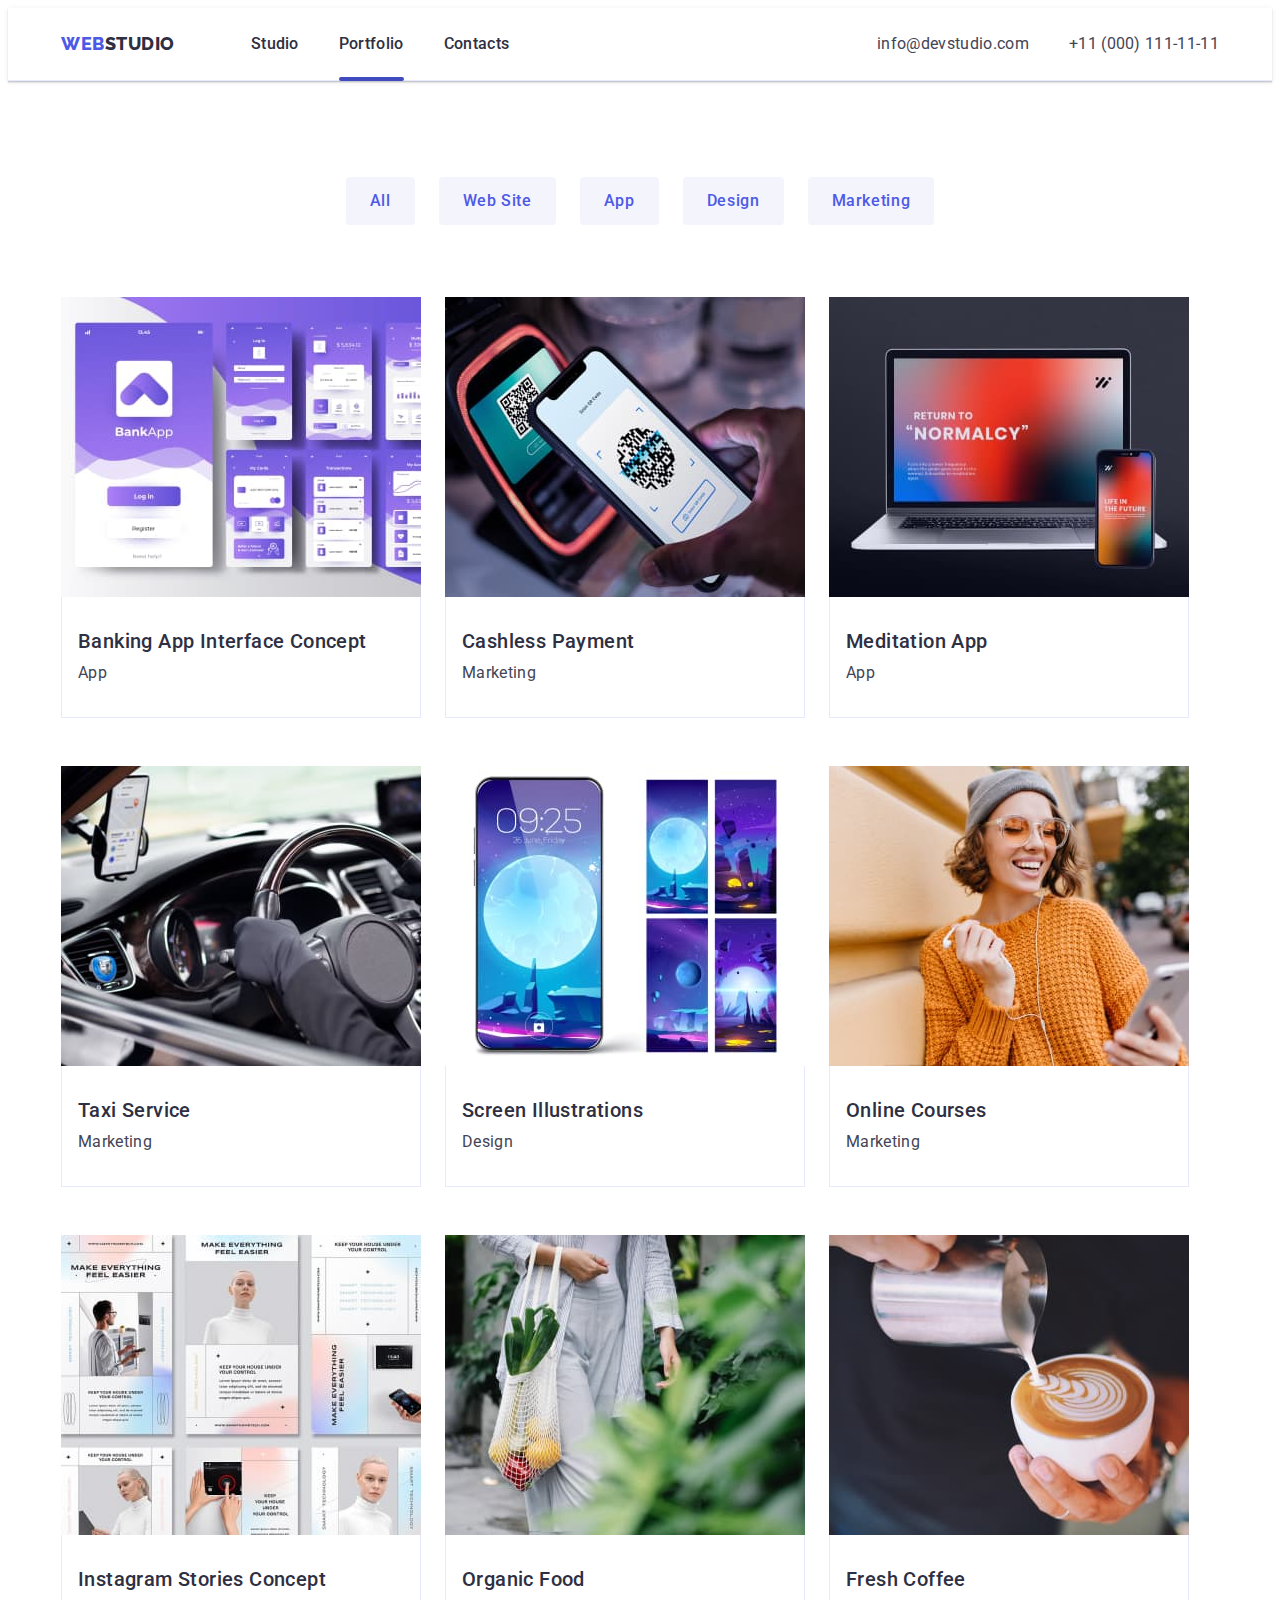
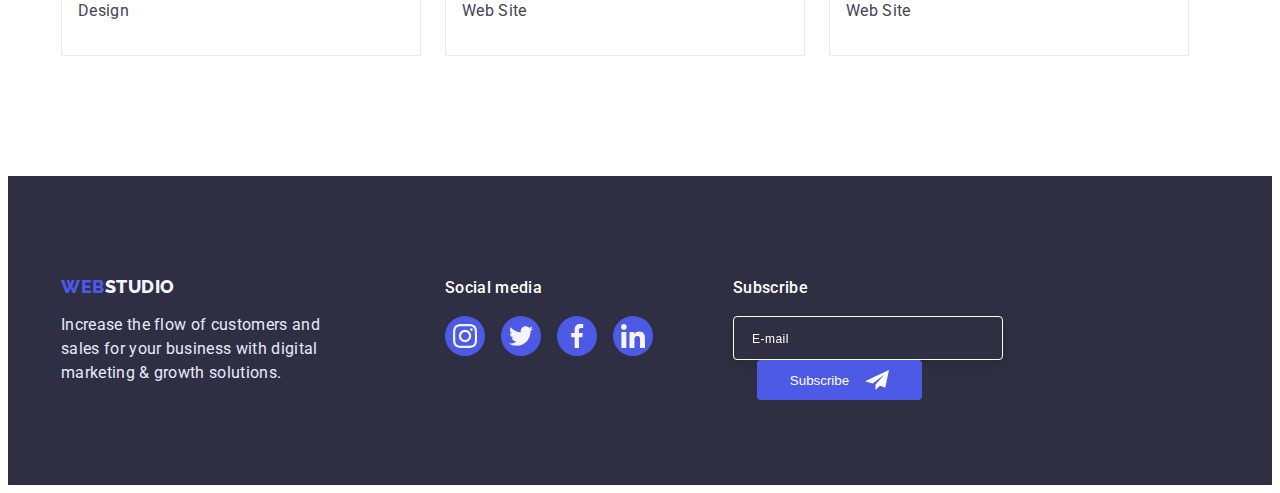
==== portfolio.html @ e0ff2cfe "Initial commit" ====
<!DOCTYPE html>
<html lang="en">
  <head>
    <meta charset="UTF-8" />
    <meta http-equiv="X-UA-Compatible" content="IE=edge" />
    <meta name="viewport" content="width=device-width, initial-scale=1.0" />
    <title>Document</title>
    <link rel="preconnect" href="https://fonts.googleapis.com" />
    <link rel="preconnect" href="https://fonts.gstatic.com" crossorigin />
    <link
      href="https://fonts.googleapis.com/css2?family=Raleway:wght@800&family=Roboto:wght@400;500;700;900&display=swap"
      rel="stylesheet"
    />
    <link
      rel="stylesheet"
      href="https://cdnjs.cloudflare.com/ajax/libs/modern-normalize/1.1.0/modern-normalize.min.css"
      integrity="sha512-wpPYUAdjBVSE4KJnH1VR1HeZfpl1ub8YT/NKx4PuQ5NmX2tKuGu6U/JRp5y+Y8XG2tV+wKQpNHVUX03MfMFn9Q=="
      crossorigin="anonymous"
      referrerpolicy="no-referrer"
    />
    <link rel="stylesheet" href="./css/style.css" />
  </head>
  <body class="body">
    <header class="page-header partfolio-header-border">
      <div class="container header-container">
        <nav class="page-nav">
          <a class="logo-header link" href="./index.html">WEB<span class="logo-header-span">Studio</span></a>

          <ul class="menu list">
            <li class="menu-item"><a class="menu-link link" href="./index.html">Studio</a></li>
            <li class="menu-item"><a class="menu-link menu-link-line link" href="./portfolio.html">Portfolio</a></li>
            <li class="menu-item"><a class="menu-link link" href="">Contacts</a></li>
          </ul>
        </nav>
        <address class="contacts">
          <ul class="contact-list list">
            <li><a class="contact-info link" href="mailto:info@devstudio.com">info@devstudio.com</a></li>
            <li><a class="contact-info link" href="tel:+110001111111">+11 (000) 111-11-11</a></li>
          </ul>
        </address>
      </div>
    </header>
    <main>
      <section class="partfolio">
        <div class="container">
          <h1 hidden>partfolio</h1>

          <ul class="partfolio-btn list">
            <li><button class="nav-btn" type="button">All</button></li>
            <li><button class="nav-btn" type="button">Web Site</button></li>
            <li><button class="nav-btn" type="button">App</button></li>
            <li><button class="nav-btn" type="button">Design</button></li>
            <li><button class="nav-btn" type="button">Marketing</button></li>
          </ul>

          <ul class="partfolio-list list">
            <li class="partfolio-item">
              <a class="partfolio-cards link" href=""
                ><div class="partfolio-cover-wrap">
                  <img src="./images/portfolio/bank-app.jpg" alt="bank-app" width="360" />
                  <p class="partfolio-cover-text">
                    14 Stylish and User-Friendly App Design Concepts · Task Manager App · Calorie Tracker App · Exotic
                    Fruit Ecommerce App · Cloud Storage App
                  </p>
                </div>
                <div class="container-items">
                  <h2 class="gallery-items">Banking App Interface Concept</h2>
                  <p class="partfolio-text">App</p>
                </div>
              </a>
            </li>
            <li class="partfolio-item">
              <a class="partfolio-cards link" href="">
                <div class="partfolio-cover-wrap">
                <img src="./images/portfolio/qr-codee.jpg" alt="qr-codee" width="360" />
                <p class="partfolio-cover-text">
                  14 Stylish and User-Friendly App Design Concepts · Task Manager App · Calorie Tracker App · Exotic
                  Fruit Ecommerce App · Cloud Storage App
                </p></div><div class="container-items">
                  <h2 class="gallery-items">Cashless Payment</h2>
                  <p class="partfolio-text">Marketing</p>
                </div>
              </a>
            </li>
            <li class="partfolio-item">
              <a class="partfolio-cards link" href="">
                <div class="partfolio-cover-wrap">
                <img src="./images/portfolio//notebook-smartphone.jpg" alt="notebook-smartphone" width="360" />
                <p class="partfolio-cover-text">
                  14 Stylish and User-Friendly App Design Concepts · Task Manager App · Calorie Tracker App · Exotic
                  Fruit Ecommerce App · Cloud Storage App
                </p></div><div class="container-items">
                  <h2 class="gallery-items">Meditation App</h2>
                  <p class="partfolio-text">App</p>
                </div>
              </a>
            </li>

            <li class="partfolio-item">
              <a class="partfolio-cards link" href="">
                <div class="partfolio-cover-wrap">
                <img src="./images/portfolio/car.jpg" alt="car" width="360" />
                <p class="partfolio-cover-text">
                  14 Stylish and User-Friendly App Design Concepts · Task Manager App · Calorie Tracker App · Exotic
                  Fruit Ecommerce App · Cloud Storage App
                </p></div><div class="container-items">
                  <h2 class="gallery-items">Taxi Service</h2>
                  <p class="partfolio-text">Marketing</p>
                </div>
              </a>
            </li>
            <li class="partfolio-item">
              <a class="partfolio-cards link" href="">
                <div class="partfolio-cover-wrap">
                <img src="./images/portfolio/smartphone.jpg" alt="smartphone" width="360" />
                <p class="partfolio-cover-text">
                  14 Stylish and User-Friendly App Design Concepts · Task Manager App · Calorie Tracker App · Exotic
                  Fruit Ecommerce App · Cloud Storage App
                </p></div><div class="container-items">
                  <h2 class="gallery-items">Screen Illustrations</h2>
                  <p class="partfolio-text">Design</p>
                </div>
              </a>
            </li>
            <li class="partfolio-item">
              <a class="partfolio-cards link" href="">
                <div class="partfolio-cover-wrap">
                <img src="./images/portfolio/girl.jpg" alt="girl" width="360" />
                <p class="partfolio-cover-text">
                  14 Stylish and User-Friendly App Design Concepts · Task Manager App · Calorie Tracker App · Exotic
                  Fruit Ecommerce App · Cloud Storage App
                </p></div><div class="container-items">
                  <h2 class="gallery-items">Online Courses</h2>
                  <p class="partfolio-text">Marketing</p>
                </div>
              </a>
            </li>

            <li class="partfolio-item">
              <a class="partfolio-cards link" href="">
                <div class="partfolio-cover-wrap">
                <img src="./images/portfolio/inst.jpg" alt="instagram-stories" width="360" />
                <p class="partfolio-cover-text">
                  14 Stylish and User-Friendly App Design Concepts · Task Manager App · Calorie Tracker App · Exotic
                  Fruit Ecommerce App · Cloud Storage App
                </p></div><div class="container-items">
                  <h2 class="gallery-items">Instagram Stories Concept</h2>
                  <p class="partfolio-text">Design</p>
                </div>
              </a>
            </li>
            <li class="partfolio-item">
              <a class="partfolio-cards link" href="">
                <div class="partfolio-cover-wrap">
                <img src="./images/portfolio/food.jpg" alt="food" width="360" />
                <p class="partfolio-cover-text">
                  14 Stylish and User-Friendly App Design Concepts · Task Manager App · Calorie Tracker App · Exotic
                  Fruit Ecommerce App · Cloud Storage App
                </p></div><div class="container-items">
                  <h2 class="gallery-items">Organic Food</h2>
                  <p class="partfolio-text">Web Site</p>
                </div>
              </a>
            </li>
            <li class="partfolio-item">
              <a class="partfolio-cards link" href="">
                <div class="partfolio-cover-wrap">
                <img src="./images/portfolio/coffe.jpg" alt="coffe" width="360" />
                <p class="partfolio-cover-text">
                  14 Stylish and User-Friendly App Design Concepts · Task Manager App · Calorie Tracker App · Exotic
                  Fruit Ecommerce App · Cloud Storage App
                </p></div><div class="container-items">
                  <h2 class="gallery-items">Fresh Coffee</h2>
                  <p class="partfolio-text">Web Site</p>
                </div>
              </a>
            </li>
          </ul>
        </div>
      </section>
    </main>
    <footer class="footer">
      <div class="container footer-container">
        <div class="footer-wrap-logo">
          <a class="logo-footer link" href="./index.html">WEB<span class="logo-footer-span">Studio</span></a>
          <p class="text-footer">
            Increase the flow of customers and sales for your business with digital marketing & growth solutions.
          </p>
        </div>
        <div class="wrap-social-media">
          <p class="footer-soc-title">Social media</p>
          <ul class="footer-soc-list list">
            <li class="team-soc-items">
              <a class="footer-soc-link link" href="">
                <svg class="team-soc-icon" width="24" height="24">
                  <use href="./images/icon.svg#icon-instagram"></use></svg
              ></a>
            </li>
            <li class="team-soc-items">
              <a class="footer-soc-link link" href=""
                ><svg class="team-soc-icon" width="24" height="24">
                  <use href="./images/icon.svg#icon-twitter"></use></svg
              ></a>
            </li>
            <li class="team-soc-items">
              <a class="footer-soc-link link" href=""
                ><svg class="team-soc-icon" width="24" height="24">
                  <use href="./images/icon.svg#icon-facebook"></use></svg
              ></a>
            </li>
            <li class="team-soc-items">
              <a class="footer-soc-link link" href=""
                ><svg class="team-soc-icon" width="24" height="24">
                  <use href="./images/icon.svg#icon-linkedin"></use></svg
              ></a>
            </li>
          </ul>
        </div>
        <div class="subscribe-wrap">
          <p class="subscribe-title">Subscribe</p>
          <form class="subscribe-form">
            <input type="text" name="email" class="subscribe-input" placeholder="E-mail" />
            <button class="subscribe-button" type="submit">Subscribe</button>
          </form>
        </div>
      </div>
    </footer>
  </body>
</html>
---- css/style.css ----
:root {
  --NAVY-BLUE: #2e2f42;
  --SLATE: #434455;
  --IRIS: #4d5ae5;
  --OCEAN: #404bbf;
  --bg-gradient: linear-gradient(rgba(46, 47, 66, 0.7), rgba(46, 47, 66, 0.7));
}

h1,
h2,
h3,
h4,
p {
  margin-top: 0;
  margin-bottom: 0;
}

ul,
ol {
  margin-top: 0;
  margin-bottom: 0;
  padding-left: 0;
}

button {
  cursor: pointer;
}

img {
  display: block;
  max-width: 100%;
  height: auto;
}

.list {
  list-style: none;
}

.link {
  text-decoration: none;
}

.body {
  font-family: "Roboto", sans-serif;
  color: var(--SLATE);
}

.container {
  width: 1158px;
  margin: 0 auto;
  padding-left: 15px;
  padding-right: 15px;
}

/* ============= HEADER ============= */
.page-header {
  height: 72px;
  display: flex;
}

.header-container {
  display: flex;
  align-items: center;
}

.page-nav {
  display: flex;
  margin-right: auto;
  align-items: center;
}

.logo-header {
  margin-right: 76px;

  font-family: "Raleway", sans-serif;
  font-weight: 800;
  font-size: 18px;
  line-height: 1.17;
  letter-spacing: 0.03em;
  text-transform: uppercase;
  color: var(--IRIS);
}

.logo-header-span {
  color: var(--NAVY-BLUE);
}

.menu {
  display: flex;
  gap: 40px;
  align-items: center;
}

.menu-item {
  padding-top: 20px;
  padding-bottom: 20px;
}

.menu-link-line::after {
  position: absolute;
  bottom: -2px;
  display: block;
  content: "";
  width: 100%;
  height: 4px;
  border: 1px;
  border-radius: 2px;
  background-color: var(--OCEAN);
}

.menu-link {
  position: relative;
  font-weight: 500;
  font-size: 16px;
  line-height: 1.5;
  letter-spacing: 0.02em;
  color: var(--NAVY-BLUE);
  padding-bottom: 26px;
  padding-top: 26px;
  transition: color 250ms cubic-bezier(0.4, 0, 0.2, 1);
}

.menu-link:hover,
.menu-link:focus {
  color: var(--OCEAN);
}

.contact-info {
  font-weight: 400;
  font-size: 16px;
  line-height: 1.5;
  letter-spacing: 0.02em;
  color: var(--SLATE);
  transition: color 250ms cubic-bezier(0.4, 0, 0.2, 1);
}

.contact-info:not(:last-child) {
  margin-right: 40px;
}

.contact-info:hover,
.contact-info:focus {
  color: var(--OCEAN);
}

.contacts {
  font-style: normal;
}

.contact-list {
  display: flex;
  gap: 40px;
}

/*============= HERO ============= */
.hero {
  width: 500px;

  margin-left: auto;
  margin-right: auto;
  margin-bottom: 48px;

  font-weight: 700;
  font-size: 56px;
  line-height: 1.07;
  text-align: center;
  letter-spacing: 0.02em;
  color: #ffffff;
}

.hero-section {
  padding-top: 188px;
  padding-bottom: 188px;
  background-color: var(--NAVY-BLUE);
  display: flex;
  align-items: center;

  max-width: 1440px;
  height: 600px;
  margin-left: auto;
  margin-right: auto;
  background-image: var(--bg-gradient), url(../images/people-office.jpg);
  background-repeat: no-repeat;
  background-position: center;
  background-size: cover;
}

.modal-btn {
  min-width: 169px;
  height: 56px;
  display: block;
  margin: 0 auto;
  border: none;
  box-shadow: 0px 4px 4px rgba(0, 0, 0, 0.15);
  border-radius: 4px;

  font-family: "Roboto", sans-serif;
  font-weight: 500;
  font-size: 16px;
  line-height: 1.5;
  letter-spacing: 0.04em;
  cursor: pointer;
  background: var(--IRIS);
  color: #ffffff;
  transition: background-color 250ms cubic-bezier(0.4, 0, 0.2, 1);
}

.modal-btn:hover,
.modal-btn:focus {
  background-color: var(--OCEAN);
}

/* ============= 2 SECTION========= */
.section-features {
  padding-top: 120px;
}

.list-item {
}

.features-title::before {
  display: block;
  content: "";
  height: 112px;
  background: #f4f4fd;
  border-radius: 4px;
  margin-bottom: 8px;
  background-image: url(../images/antenna.svg);
  background-repeat: no-repeat;
  background-position: center;
}

.list-item:nth-child(2) > .features-title:before {
  background-image: url(../images/clock.svg);
}

.list-item:nth-child(3) > .features-title:before {
  background-image: url(../images/diagram.svg);
}

.list-item:nth-child(4) > .features-title:before {
  background-image: url(../images/astronaut.svg);
}

.features-list {
  display: flex;
  gap: 24px;
}

.features-title {
  font-weight: 500;
  font-size: 20px;
  line-height: 1.2;
  letter-spacing: 0.02em;
  color: var(--NAVY-BLUE);
  margin-bottom: 8px;
}

.text-main {
  font-weight: 400;
  font-size: 16px;
  line-height: 1.5;
  letter-spacing: 0.02em;
  color: var(--SLATE);
}

/* =============== 3 SECTION ============= */

.section-description {
  padding-top: 120px;
  padding-bottom: 120px;
}

.description-list-item {
  width: calc(33.33% - 24px);
}

.description {
  font-weight: 700;
  font-size: 36px;
  line-height: 1.11;
  letter-spacing: 0.02em;
  text-align: center;
  text-transform: capitalize;
  color: var(--NAVY-BLUE);
  margin-bottom: 72px;
}

.description-list {
  display: flex;
  justify-content: space-between;
}

/* =============== SECTION 4 =============== */

.section-team {
  background-color: #f4f4fd;
  padding-top: 120px;
  padding-bottom: 120px;
}

.team-list-item {
  background-color: #ffffff;
  box-shadow: 0px 1px 6px rgba(46, 47, 66, 0.08), 0px 1px 1px rgba(46, 47, 66, 0.16), 0px 2px 1px rgba(46, 47, 66, 0.08);
  border-radius: 0px 0px 4px 4px;
}

.team-list {
  display: flex;
  gap: 24px;
  text-align: center;
}

.team-content {
}

.team-name {
  margin-bottom: 8px;

  font-weight: 500;
  font-size: 20px;
  line-height: 1.2;
  letter-spacing: 0.02em;
  color: var(--NAVY-BLUE);
}

.team-title {
  font-weight: 700;
  font-size: 36px;
  line-height: 1.11;
  text-align: center;
  letter-spacing: 0.02em;
  text-transform: capitalize;
  color: var(--NAVY-BLUE);
  margin-bottom: 72px;
}

.text-description {
  font-weight: 400;
  font-size: 16px;
  line-height: 1.5;
  letter-spacing: 0.02em;
  color: var(--SLATE);
  margin-bottom: 8px;
}

.team-item-wrap {
  padding-top: 32px;
  padding-bottom: 32px;
}
.team-soc-list {
  display: flex;
  justify-content: center;
  gap: 24px;
}

.team-soc-items {
  width: 40px;
  height: 40px;
}
.team-soc-link {
  width: 100%;
  height: 100%;
  border-radius: 50%;
  background-color: var(--IRIS);
  display: flex;
  align-items: center;
  justify-content: center;
  transition: background-color 250ms cubic-bezier(0.4, 0, 0.2, 1);
}

.team-soc-link:hover {
  background-color: var(--OCEAN);
}

/* =================== SECTION 5 =============== */

.section-customers {
  padding-top: 120px;
  padding-bottom: 120px;
}
.customers-item-wrap {
  display: flex;
  justify-content: center;
}
.customers-title {
  display: flex;
  justify-content: center;
  margin-bottom: 72px;

  font-style: normal;
  font-weight: 700;
  font-size: 36px;
  line-height: 1.11;
  letter-spacing: 0.02em;
  text-align: center;
  text-transform: capitalize;
}
.customers-list {
  display: flex;
  justify-content: center;
  gap: 24px;
}
.customer-item {
  width: 168px;
  height: 88px;
}

.customer-link {
  width: 100%;
  height: 100%;
  border-radius: 4px;
  border: 1px solid #8e8f99;
  color: #8e8f99;
  display: flex;
  align-items: center;
  justify-content: center;
  transition: color 250ms cubic-bezier(0.4, 0, 0.2, 1);
}

.customer-soc-icon {
  fill: currentColor;
}

.customer-link:hover,
.customer-link:focus {
  color: var(--OCEAN);
  border-color: var(--OCEAN);
}

/* =================== FOOTER =================== */
.footer {
  background-color: var(--NAVY-BLUE);
  padding-top: 100px;
  padding-bottom: 100px;
}

.text-footer {
  width: 264px;

  font-weight: 400;
  font-size: 16px;
  line-height: 1.5;
  letter-spacing: 0.02em;
  color: #e7e9fc;
}

.logo-footer {
  display: inline-block;
  margin-bottom: 16px;
  margin-right: 76px;

  font-family: "Raleway", sans-serif;
  font-weight: 800;
  font-size: 18px;
  line-height: 1.17;
  letter-spacing: 0.03em;
  text-transform: uppercase;
  color: var(--IRIS);
}

.logo-footer-span {
  color: #f4f4fd;
}

.social-media-item {
  font-weight: 500;
  font-size: 16px;
  line-height: 1.5;
  letter-spacing: 0.02em;
  color: #ffffff;
}

.footer-container {
  display: flex;
}

.footer-wrap-logo {
  margin-right: 120px;
}

.wrap-social-media {
  display: flex;
  flex-wrap: wrap;
  width: 208px;
  height: 80px;
  margin-right: 80px;
}

.footer-soc-list {
  display: flex;
  justify-content: center;
  gap: 16px;
}

.footer-soc-title {
  color: #ffffff;
  margin-bottom: 16px;

  font-weight: 500;
  font-size: 16px;
  line-height: 1.5;
  letter-spacing: 0.02em;
}

.footer-soc-link {
  width: 100%;
  height: 100%;
  border-radius: 50%;
  background-color: var(--IRIS);
  display: flex;
  align-items: center;
  justify-content: center;
  transition: background-color 250ms cubic-bezier(0.4, 0, 0.2, 1);
}

.footer-soc-link:hover {
  background-color: #31d0aa;
}

.subscribe-wrap {
  width: 264px;
  position: relative;
}

.subscribe-title {
  color: #ffffff;
  margin-bottom: 16px;

  font-weight: 500;
  font-size: 16px;
  line-height: 1.5;
  letter-spacing: 0.02em;
}

.subscribe-input {
  width: 100%;
  height: 40px;
  border: 1px solid #ffffff;
  filter: drop-shadow(0px 4px 4px rgba(0, 0, 0, 0.15));
  border-radius: 4px;
  background-color: var(--NAVY-BLUE);
  color: #ffffff;
  
}

.subscribe-button {
  position: absolute;
  display: inline-flex;
  align-items: center;
  justify-content: center;
  width: 165px;
  height: 40px;
  margin-left: 24px;
  background: var(--IRIS);
  border-radius: 4px;
  border: none;
  color: #ffffff;
  transition: background-color 250ms cubic-bezier(0.4, 0, 0.2, 1);
}
.subscribe-button:hover,
.subscribe-button:focus {
  background-color: var(--OCEAN);
}

.subscribe-button::after {
  content: "";
  display: inline-block;
  width: 24px;
  height: 24px;
  background-color: ;
  background-image: url(../images/icon-send.svg);
  background-repeat: no-repeat;
  background-position: center;
  margin-left: 16px;
}

.subscribe-input::placeholder {
  font-size: 12px;
  line-height: 24px;
  letter-spacing: 0.04em;
  color: #ffffff;
  padding-left: 16px;
}
/* =================== PARTFOLIO =================== */
.partfolio {
  padding-top: 96px;
  padding-bottom: 120px;
}

.partfolio-btn {
  margin-bottom: 72px;

  display: flex;
  gap: 24px;
  justify-content: center;
}
.partfolio-list {
  display: flex;
  gap: 48px 24px;
  flex-wrap: wrap;
}

.nav-btn {
  text-align: center;
  padding: 12px 24px;
  background: #f4f4fd;
  display: block;
  border: 0;
  border-radius: 4px;

  font-family: "Roboto", sans-serif;
  font-weight: 500;
  font-size: 16px;
  line-height: 1.5;
  letter-spacing: 0.04em;
  color: var(--IRIS);
  transition: background-color 250ms cubic-bezier(0.4, 0, 0.2, 1);
}

.nav-btn:hover,
.nav-btn:focus {
  background: var(--OCEAN);

  font-weight: 500;
  font-size: 16px;
  line-height: 1.5;
  letter-spacing: 0.04em;
  color: #ffffff;

  box-shadow: 0px 3px 1px rgba(0, 0, 0, 0.1), 0px 2px 1px rgba(0, 0, 0, 0.08), 0px 2px 2px rgba(0, 0, 0, 0.12);
}
.gallery-items {
  margin-bottom: 8px;

  font-weight: 500;
  font-size: 20px;
  line-height: 1.2;
  letter-spacing: 0.02em;
  color: var(--NAVY-BLUE);
}
.partfolio-header-border {
  border-bottom: 1px solid #e7e9fc;
  box-shadow: 0px 2px 1px rgba(46, 47, 66, 0.08), 0px 1px 1px rgba(46, 47, 66, 0.16), 0px 1px 6px rgba(46, 47, 66, 0.08);
}

.partfolio-cards {
  display: block;
  transition: box-shadow 250ms cubic-bezier(0.4, 0, 0.2, 1);
}
.partfolio-cover-wrap {
  position: relative;
  overflow: hidden;
}

.partfolio-cover-text {
  position: absolute;

  top: 0;
  left: 0;
  width: 100%;
  height: 100%;
  padding-left: 32px;
  padding-top: 40px;
  background-color: var(--IRIS);

  font-weight: 400;
  font-size: 16px;
  line-height: 1.5;
  letter-spacing: 0.02em;
  color: #f4f4fd;

  transform: translateY(100%);
  transition: transform 250ms cubic-bezier(0.4, 0, 0.2, 1);
}

.partfolio-cards:hover,
.partfolio-cards:focus {
  box-shadow: 0px 1px 6px rgba(46, 47, 66, 0.08), 0px 1px 1px rgba(46, 47, 66, 0.16), 0px 2px 1px rgba(46, 47, 66, 0.08);
}

.partfolio-cards:hover .partfolio-cover-text,
.partfolio-cards:focus .partfolio-cover-text {
  transform: translateY(0);
}

.partfolio-text {
  font-weight: 400;
  font-size: 16px;
  line-height: 1.5;
  letter-spacing: 0.02em;
  color: var(--SLATE);
}

.container-items {
  padding: 32px 16px;
  border-right: 1px solid #e7e9fc;
  border-bottom: 1px solid #e7e9fc;
  border-left: 1px solid #e7e9fc;
}

/* =================== MODAL =================== */

.backdrop {
  position: fixed;
  top: 0;
  width: 100%;
  height: 100%;

  background-color: rgba(46, 47, 66, 0.4);

  transition: opacity 250ms cubic-bezier(0.4, 0, 0.2, 1), isibility 250ms cubic-bezier(0.4, 0, 0.2, 1);
}

.modal {
  position: absolute;
  width: 408px;
  min-height: 576px;
  background: #fcfcfc;
  box-shadow: 0px 1px 1px rgba(0, 0, 0, 0.14), 0px 1px 3px rgba(0, 0, 0, 0.12), 0px 2px 1px rgba(0, 0, 0, 0.2);
  border-radius: 4px;
  top: 50%;
  left: 50%;
  transform: translate(-50%, -50%) scale(1);
  transition: transform 400ms linear;
  padding: 72px 24px 24px 24px;
}

.backdrop.is-hidden .modal {
  transform: translate(-50%, -50%) scale(0);
}

.close-mdl-btn {
  position: absolute;
  top: 24px;
  right: 24px;
  display: flex;
  padding: 0;
  justify-content: center;
  align-items: center;
  width: 24px;
  height: 24px;
  background-color: #e7e9fc;
  border: 1px solid rgba(0, 0, 0, 0.1);
  border-radius: 50%;
  transition: background-color 250ms cubic-bezier(0.4, 0, 0.2, 1);
}

.close-mdl-btn:hover,
.close-mdl-btn:focus {
  fill: #ffffff;
  background-color: var(--OCEAN);
}

.is-hidden {
  opacity: 0;
  visibility: hidden;
  pointer-events: none;
}

.modal-title {
  font-weight: 500;
  font-size: 16px;
  line-height: 1.5;
  text-align: center;
  letter-spacing: 0.02em;
  color: #2e2f42;
  margin-bottom: 16px;
}

.modal-form {
}

.modal-input {
  display: block;
  width: 100%;
  height: 40px;
  border: 1px solid rgba(46, 47, 66, 0.4);
  border-radius: 4px;
  margin-bottom: 8px;
  padding-left: 38px;
}

.modal-input:focus {
  outline: none;
  border-color: var(--IRIS);
  color: var(--NAVY-BLUE);
  font-size: 16px;
  transition: border-color 250ms cubic-bezier(0.4, 0, 0.2, 1);
}

.modal-input:focus + .modal-input-icon {
  fill: var(--IRIS);
  transition: fill 250ms cubic-bezier(0.4, 0, 0.2, 1);
}

.modal-label {
  display: block;
  font-weight: 400;
  font-size: 12px;
  line-height: 1.17;
  letter-spacing: 0.04em;
  color: #8e8f99;
}

.modal-input-wrap {
  position: relative;
}

.modal-label span {
  display: block;
  margin-bottom: 4px;
}

.modal-input-icon {
  position: absolute;
  top: 50%;
  left: 16px;
  transform: translate(0, -50%);
}

.modal-user-comment {
  width: 100%;
  height: 120px;
  left: 0px;
  border: 1px solid rgba(46, 47, 66, 0.4);
  border-radius: 4px;
  padding: 8px 16px;
  margin-bottom: 16px;
  resize: none;
}

.modal-user-comment:focus {
  outline: none;
  border-color: var(--IRIS);
  color: var(--NAVY-BLUE);
  transition: border-color 250ms cubic-bezier(0.4, 0, 0.2, 1);
}

.modal-accept {
  display: flex;
  align-items: center;
  font-weight: 400;
  font-size: 12px;
  line-height: 1.17;
  letter-spacing: 0.04em;
  color: #8e8f99;
  margin-bottom: 24px;
}

.modal-accept::before {
  content: "";
  width: 16px;
  height: 16px;
  border: 1px solid rgba(46, 47, 66, 0.4);
  border-radius: 2px;
  margin-right: 8px;
}

.input-check:checked + .modal-accept::before {
  background-color: var(--OCEAN);
  border: none;
  background-image: url(../images/vector.svg);
  background-position: center;
  background-repeat: no-repeat;
}

.privacy-policy-link {
  color: var(--IRIS);
  margin-left: 2px;
}

.privacy-policy-link:hover,
.privacy-policy-link:focus {
  text-decoration: underline;
  transition: text-decoration 250ms cubic-bezier(0.4, 0, 0.2, 1);
}

.visually-hidden {
  position: absolute;
  width: 1px;
  height: 1px;
  margin: -1px;
  border: 0;
  padding: 0;
  white-space: nowrap;
  clip-path: inset(100%);
  clip: rect(0 0 0 0);
  overflow: hidden;
}

.modal-btn-send {
  min-width: 169px;
  height: 56px;
  display: block;
  margin: 0 auto;
  border: none;
  box-shadow: 0px 4px 4px rgba(0, 0, 0, 0.15);
  border-radius: 4px;
  font-family: "Roboto", sans-serif;
  font-weight: 500;
  font-size: 16px;
  line-height: 1.5;
  letter-spacing: 0.04em;
  cursor: pointer;
  background: var(--IRIS);
  color: #ffffff;
  transition: background-color 250ms cubic-bezier(0.4, 0, 0.2, 1);
}
.modal-btn-send:hover,
.modal-btn-send:focus {
  background-color: var(--OCEAN);
}
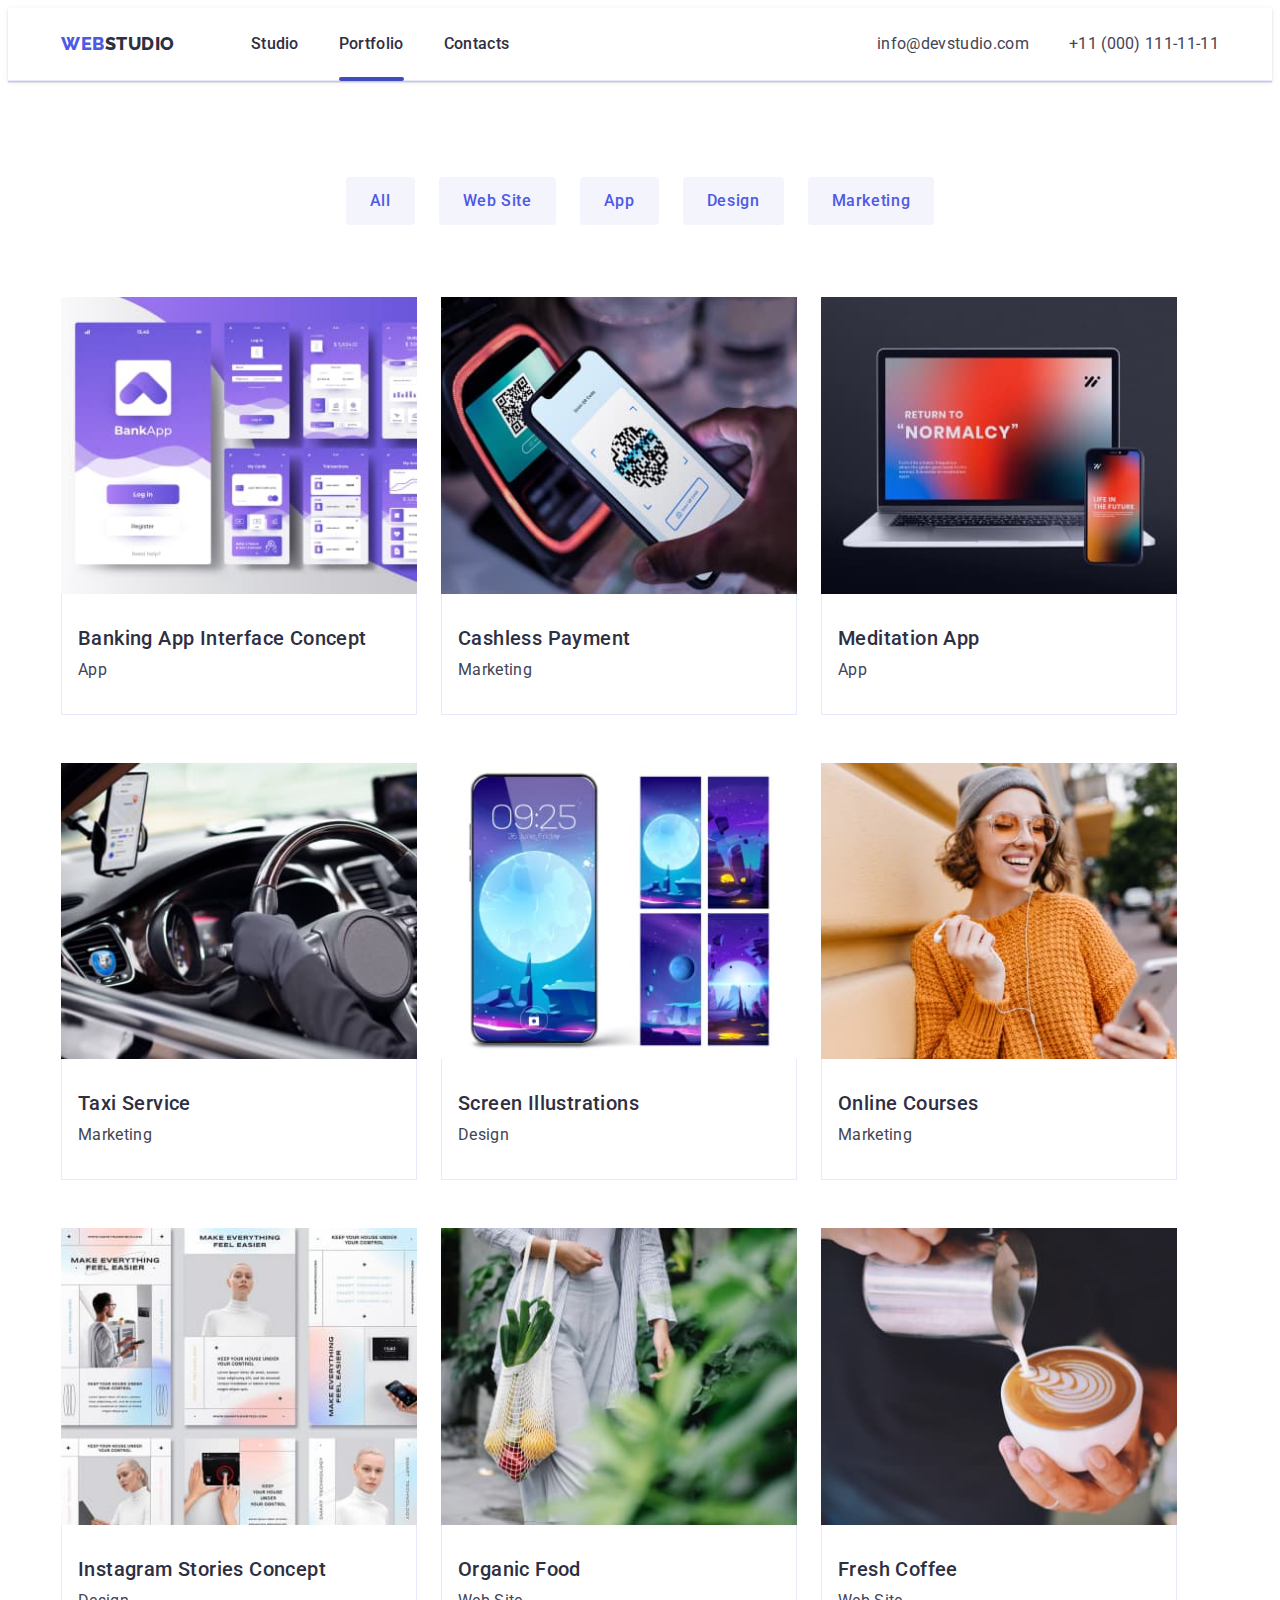
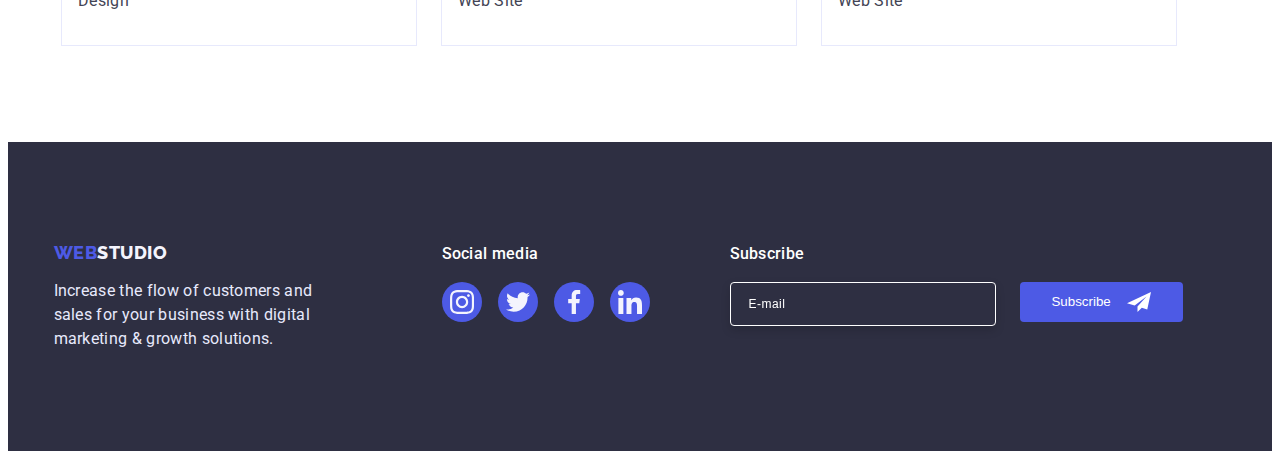
==== commit 16044b9c: "finish" ====
--- a/portfolio.html
+++ b/portfolio.html
@@ -19,6 +19,7 @@
       referrerpolicy="no-referrer"
     />
     <link rel="stylesheet" href="./css/style.css" />
+    <link rel="stylesheet" href="./css/media.css" />
   </head>
   <body class="body">
     <header class="page-header partfolio-header-border">
@@ -32,12 +33,67 @@
             <li class="menu-item"><a class="menu-link link" href="">Contacts</a></li>
           </ul>
         </nav>
+        <button type="button" data-menu-open class="mobile-menu-open">
+          <svg class="mobile-menu-open-icon">
+            <use href="./images/icon.svg#icon-menu-burger"></use>
+          </svg>
+        </button>
         <address class="contacts">
           <ul class="contact-list list">
             <li><a class="contact-info link" href="mailto:info@devstudio.com">info@devstudio.com</a></li>
             <li><a class="contact-info link" href="tel:+110001111111">+11 (000) 111-11-11</a></li>
           </ul>
         </address>
+      </div>
+      <div class="mobile-menu is-hidden" data-menu>
+        <div class="container mobile-menu-container">
+          <button type="button" data-menu-close class="mobile-menu-close-button">
+            <svg class="mobile-menu-close-icon" width="24" height="24">
+              <use href="./images/icon.svg#icon-vector"></use>
+            </svg>
+          </button>
+          <ul class="mobile-menu-list list">
+            <li class="mobile-menu-item"><a class="mobile-menu-link link" href="./index.html">Studio</a></li>
+            <li class="mobile-menu-item"><a class="mobile-menu-link link" href="./portfolio.html">Portfolio</a></li>
+            <li class="mobile-menu-item"><a class="mobile-menu-link link" href="">Contacts</a></li>
+          </ul>
+          <address class="mobile-menu-adress">
+            <ul class="mobile-menu-list-contact list">
+              <li class="mobile-menu-contact">
+                <a class="mobile-menu-tel link" href="tel:+110001111111">+11 (000) 111-11-11</a>
+              </li>
+              <li class="mobile-menu-contact">
+                <a class="mobile-menu-mail link" href="mailto:info@devstudio.com">info@devstudio.com</a>
+              </li>
+            </ul>
+          </address>
+          <ul class="mobile-menu-soc-list list">
+            <li class="team-soc-items">
+              <a class="team-soc-link link" href="">
+                <svg class="team-soc-icon" width="24" height="24">
+                  <use href="./images/icon.svg#icon-instagram"></use></svg
+              ></a>
+            </li>
+            <li class="team-soc-items">
+              <a class="team-soc-link link" href=""
+                ><svg class="team-soc-icon" width="24" height="24">
+                  <use href="./images/icon.svg#icon-twitter"></use></svg
+              ></a>
+            </li>
+            <li class="team-soc-items">
+              <a class="team-soc-link link" href=""
+                ><svg class="team-soc-icon" width="24" height="24">
+                  <use href="./images/icon.svg#icon-facebook"></use></svg
+              ></a>
+            </li>
+            <li class="team-soc-items">
+              <a class="team-soc-link link" href=""
+                ><svg class="team-soc-icon" width="24" height="24">
+                  <use href="./images/icon.svg#icon-linkedin"></use></svg
+              ></a>
+            </li>
+          </ul>
+        </div>
       </div>
     </header>
     <main>
@@ -57,7 +113,12 @@
             <li class="partfolio-item">
               <a class="partfolio-cards link" href=""
                 ><div class="partfolio-cover-wrap">
-                  <img src="./images/portfolio/bank-app.jpg" alt="bank-app" width="360" />
+                  <img
+                    srcset="./images/portfolio/bank-app-2x.jpg 2x"
+                    src="./images/portfolio/bank-app.jpg"
+                    alt="bank-app"
+                    width="360"
+                  />
                   <p class="partfolio-cover-text">
                     14 Stylish and User-Friendly App Design Concepts · Task Manager App · Calorie Tracker App · Exotic
                     Fruit Ecommerce App · Cloud Storage App
@@ -72,11 +133,18 @@
             <li class="partfolio-item">
               <a class="partfolio-cards link" href="">
                 <div class="partfolio-cover-wrap">
-                <img src="./images/portfolio/qr-codee.jpg" alt="qr-codee" width="360" />
-                <p class="partfolio-cover-text">
-                  14 Stylish and User-Friendly App Design Concepts · Task Manager App · Calorie Tracker App · Exotic
-                  Fruit Ecommerce App · Cloud Storage App
-                </p></div><div class="container-items">
+                  <img
+                    srcset="./images/portfolio/qr-codee-2x.jpg 2x"
+                    src="./images/portfolio/qr-codee.jpg"
+                    alt="qr-codee"
+                    width="360"
+                  />
+                  <p class="partfolio-cover-text">
+                    14 Stylish and User-Friendly App Design Concepts · Task Manager App · Calorie Tracker App · Exotic
+                    Fruit Ecommerce App · Cloud Storage App
+                  </p>
+                </div>
+                <div class="container-items">
                   <h2 class="gallery-items">Cashless Payment</h2>
                   <p class="partfolio-text">Marketing</p>
                 </div>
@@ -85,11 +153,18 @@
             <li class="partfolio-item">
               <a class="partfolio-cards link" href="">
                 <div class="partfolio-cover-wrap">
-                <img src="./images/portfolio//notebook-smartphone.jpg" alt="notebook-smartphone" width="360" />
-                <p class="partfolio-cover-text">
-                  14 Stylish and User-Friendly App Design Concepts · Task Manager App · Calorie Tracker App · Exotic
-                  Fruit Ecommerce App · Cloud Storage App
-                </p></div><div class="container-items">
+                  <img
+                    srcset="./images/portfolio//notebook-smartphone-2x.jpg 2x"
+                    src="./images/portfolio//notebook-smartphone.jpg"
+                    alt="notebook-smartphone"
+                    width="360"
+                  />
+                  <p class="partfolio-cover-text">
+                    14 Stylish and User-Friendly App Design Concepts · Task Manager App · Calorie Tracker App · Exotic
+                    Fruit Ecommerce App · Cloud Storage App
+                  </p>
+                </div>
+                <div class="container-items">
                   <h2 class="gallery-items">Meditation App</h2>
                   <p class="partfolio-text">App</p>
                 </div>
@@ -99,11 +174,18 @@
             <li class="partfolio-item">
               <a class="partfolio-cards link" href="">
                 <div class="partfolio-cover-wrap">
-                <img src="./images/portfolio/car.jpg" alt="car" width="360" />
-                <p class="partfolio-cover-text">
-                  14 Stylish and User-Friendly App Design Concepts · Task Manager App · Calorie Tracker App · Exotic
-                  Fruit Ecommerce App · Cloud Storage App
-                </p></div><div class="container-items">
+                  <img
+                    srcset="./images/portfolio/car-2x.jpg 2x"
+                    src="./images/portfolio/car.jpg"
+                    alt="car"
+                    width="360"
+                  />
+                  <p class="partfolio-cover-text">
+                    14 Stylish and User-Friendly App Design Concepts · Task Manager App · Calorie Tracker App · Exotic
+                    Fruit Ecommerce App · Cloud Storage App
+                  </p>
+                </div>
+                <div class="container-items">
                   <h2 class="gallery-items">Taxi Service</h2>
                   <p class="partfolio-text">Marketing</p>
                 </div>
@@ -112,11 +194,18 @@
             <li class="partfolio-item">
               <a class="partfolio-cards link" href="">
                 <div class="partfolio-cover-wrap">
-                <img src="./images/portfolio/smartphone.jpg" alt="smartphone" width="360" />
-                <p class="partfolio-cover-text">
-                  14 Stylish and User-Friendly App Design Concepts · Task Manager App · Calorie Tracker App · Exotic
-                  Fruit Ecommerce App · Cloud Storage App
-                </p></div><div class="container-items">
+                  <img
+                    srcset="./images/portfolio/smartphone-2x.jpg 2x"
+                    src="./images/portfolio/smartphone.jpg"
+                    alt="smartphone"
+                    width="360"
+                  />
+                  <p class="partfolio-cover-text">
+                    14 Stylish and User-Friendly App Design Concepts · Task Manager App · Calorie Tracker App · Exotic
+                    Fruit Ecommerce App · Cloud Storage App
+                  </p>
+                </div>
+                <div class="container-items">
                   <h2 class="gallery-items">Screen Illustrations</h2>
                   <p class="partfolio-text">Design</p>
                 </div>
@@ -125,11 +214,18 @@
             <li class="partfolio-item">
               <a class="partfolio-cards link" href="">
                 <div class="partfolio-cover-wrap">
-                <img src="./images/portfolio/girl.jpg" alt="girl" width="360" />
-                <p class="partfolio-cover-text">
-                  14 Stylish and User-Friendly App Design Concepts · Task Manager App · Calorie Tracker App · Exotic
-                  Fruit Ecommerce App · Cloud Storage App
-                </p></div><div class="container-items">
+                  <img
+                    srcset="./images/portfolio/girl-2x.jpg 2x"
+                    src="./images/portfolio/girl.jpg"
+                    alt="girl"
+                    width="360"
+                  />
+                  <p class="partfolio-cover-text">
+                    14 Stylish and User-Friendly App Design Concepts · Task Manager App · Calorie Tracker App · Exotic
+                    Fruit Ecommerce App · Cloud Storage App
+                  </p>
+                </div>
+                <div class="container-items">
                   <h2 class="gallery-items">Online Courses</h2>
                   <p class="partfolio-text">Marketing</p>
                 </div>
@@ -139,11 +235,18 @@
             <li class="partfolio-item">
               <a class="partfolio-cards link" href="">
                 <div class="partfolio-cover-wrap">
-                <img src="./images/portfolio/inst.jpg" alt="instagram-stories" width="360" />
-                <p class="partfolio-cover-text">
-                  14 Stylish and User-Friendly App Design Concepts · Task Manager App · Calorie Tracker App · Exotic
-                  Fruit Ecommerce App · Cloud Storage App
-                </p></div><div class="container-items">
+                  <img
+                    srcset="./images/portfolio/inst-2x.jpg 2x"
+                    src="./images/portfolio/inst.jpg"
+                    alt="instagram-stories"
+                    width="360"
+                  />
+                  <p class="partfolio-cover-text">
+                    14 Stylish and User-Friendly App Design Concepts · Task Manager App · Calorie Tracker App · Exotic
+                    Fruit Ecommerce App · Cloud Storage App
+                  </p>
+                </div>
+                <div class="container-items">
                   <h2 class="gallery-items">Instagram Stories Concept</h2>
                   <p class="partfolio-text">Design</p>
                 </div>
@@ -152,11 +255,18 @@
             <li class="partfolio-item">
               <a class="partfolio-cards link" href="">
                 <div class="partfolio-cover-wrap">
-                <img src="./images/portfolio/food.jpg" alt="food" width="360" />
-                <p class="partfolio-cover-text">
-                  14 Stylish and User-Friendly App Design Concepts · Task Manager App · Calorie Tracker App · Exotic
-                  Fruit Ecommerce App · Cloud Storage App
-                </p></div><div class="container-items">
+                  <img
+                    srcset="./images/portfolio/food-2x.jpg 2x"
+                    src="./images/portfolio/food.jpg"
+                    alt="food"
+                    width="360"
+                  />
+                  <p class="partfolio-cover-text">
+                    14 Stylish and User-Friendly App Design Concepts · Task Manager App · Calorie Tracker App · Exotic
+                    Fruit Ecommerce App · Cloud Storage App
+                  </p>
+                </div>
+                <div class="container-items">
                   <h2 class="gallery-items">Organic Food</h2>
                   <p class="partfolio-text">Web Site</p>
                 </div>
@@ -165,11 +275,18 @@
             <li class="partfolio-item">
               <a class="partfolio-cards link" href="">
                 <div class="partfolio-cover-wrap">
-                <img src="./images/portfolio/coffe.jpg" alt="coffe" width="360" />
-                <p class="partfolio-cover-text">
-                  14 Stylish and User-Friendly App Design Concepts · Task Manager App · Calorie Tracker App · Exotic
-                  Fruit Ecommerce App · Cloud Storage App
-                </p></div><div class="container-items">
+                  <img
+                    srcset="./images/portfolio/coffe-2x.jpg 2x"
+                    src="./images/portfolio/coffe.jpg"
+                    alt="coffe"
+                    width="360"
+                  />
+                  <p class="partfolio-cover-text">
+                    14 Stylish and User-Friendly App Design Concepts · Task Manager App · Calorie Tracker App · Exotic
+                    Fruit Ecommerce App · Cloud Storage App
+                  </p>
+                </div>
+                <div class="container-items">
                   <h2 class="gallery-items">Fresh Coffee</h2>
                   <p class="partfolio-text">Web Site</p>
                 </div>
@@ -225,5 +342,6 @@
         </div>
       </div>
     </footer>
+    <script src="./js/mobile-menu.js" type="module"></script>
   </body>
 </html>
--- a/css/style.css
+++ b/css/style.css
@@ -30,6 +30,7 @@
   display: block;
   max-width: 100%;
   height: auto;
+  width: 100%;
 }
 
 .list {
@@ -46,13 +47,14 @@
 }
 
 .container {
-  width: 1158px;
+  width: 100%;
   margin: 0 auto;
   padding-left: 15px;
   padding-right: 15px;
 }
 
 /* ============= HEADER ============= */
+
 .page-header {
   height: 72px;
   display: flex;
@@ -71,7 +73,6 @@
 
 .logo-header {
   margin-right: 76px;
-
   font-family: "Raleway", sans-serif;
   font-weight: 800;
   font-size: 18px;
@@ -86,15 +87,147 @@
 }
 
 .menu {
-  display: flex;
+  display: none;
   gap: 40px;
   align-items: center;
+}
+
+/* ==========MOBILE MENU========== */
+
+.mobile-menu-open {
+  width: 32px;
+  height: 22px;
+  border: none;
+  background-color: transparent;
+  padding: 0;
+  line-height: 0;
+}
+
+.mobile-menu-open-icon {
+  width: 30px;
+  height: 19px;
+  stroke: #2e2f42;
+}
+
+.mobile-menu {
+  position: fixed;
+  width: 100%;
+  height: 100%;
+  background-color: #fff;
+  z-index: 100;
+  top: 0;
+  left: 0;
+  transition: opacity 250ms cubic-bezier(0.4, 0, 0.2, 1);
+}
+
+.mobile-menu-close-button {
+  position: absolute;
+  top: 24px;
+  right: 24px;
+  display: flex;
+  padding: 0;
+  justify-content: center;
+  align-items: center;
+  width: 24px;
+  height: 24px;
+  background-color: #e7e9fc;
+  border: 1px solid rgba(0, 0, 0, 0.1);
+  border-radius: 50%;
+}
+
+.mobile-menu-close-icon {
+  width: 8px;
+  height: 8px;
+  fill: #2e2f42;
+  padding-top: 0;
+  padding-bottom: 0;
+}
+
+.mobile-menu-close-button:active {
+  background-color: var(--OCEAN);
+}
+
+.mobile-menu-container {
+  position: relative;
+  width: 100%;
+  height: 100%;
+  padding: 80px 35px 40px 40px;
+  flex-direction: column;
+  display: flex;
+  justify-content: space-between;
+}
+
+.mobile-menu-list {
+  display: flex;
+  flex-direction: column;
+  gap: 40px;
+  justify-content: space-between;
+  margin-bottom: auto;
+}
+
+.mobile-menu-item {
+  font-weight: 700;
+  font-size: 36px;
+  line-height: 1.11;
+  letter-spacing: 0.02em;
+}
+
+.mobile-menu-link {
+  color: var(--NAVY-BLUE);
+}
+
+.mobile-menu-link:active {
+  color: var(--OCEAN);
 }
 
 .menu-item {
   padding-top: 20px;
   padding-bottom: 20px;
 }
+
+.mobile-menu-list-contact {
+  margin-bottom: 48px;
+  display: flex;
+  flex-direction: column;
+  gap: 40px;
+  margin-bottom: 48px;
+}
+
+.mobile-menu-adress {
+  font-style: normal;
+}
+
+.mobile-menu-mail {
+  font-weight: 500;
+  font-size: 20px;
+  line-height: 1.2;
+  letter-spacing: 0.02em;
+  color: var(--SLATE);
+}
+
+.mobile-menu-mail:active {
+color: var(--IRIS);
+}
+
+.mobile-menu-tel {
+  font-weight: 700;
+  font-size: 30px;
+  line-height: 1.11;
+  letter-spacing: 0.02em;
+  color: var(--SLATE);
+  padding-bottom: 40px;
+}
+
+.mobile-menu-tel:active {
+color: var(--IRIS);
+}
+
+.mobile-menu-soc-list {
+  display: flex;
+  justify-content: center;
+  gap: 58px;
+}
+
 
 .menu-link-line::after {
   position: absolute;
@@ -144,6 +277,7 @@
 }
 
 .contacts {
+  display: none;
   font-style: normal;
 }
 
@@ -153,36 +287,42 @@
 }
 
 /*============= HERO ============= */
+
 .hero {
-  width: 500px;
-
+  max-width: 320px;
   margin-left: auto;
   margin-right: auto;
-  margin-bottom: 48px;
-
+  margin-bottom: 72px;
   font-weight: 700;
-  font-size: 56px;
-  line-height: 1.07;
+  font-size: 36px;
+  line-height: 1.11;
   text-align: center;
   letter-spacing: 0.02em;
   color: #ffffff;
 }
 
 .hero-section {
-  padding-top: 188px;
-  padding-bottom: 188px;
+  padding-top: 112px;
+  padding-bottom: 112px;
   background-color: var(--NAVY-BLUE);
   display: flex;
   align-items: center;
-
   max-width: 1440px;
   height: 600px;
   margin-left: auto;
   margin-right: auto;
-  background-image: var(--bg-gradient), url(../images/people-office.jpg);
+  background-image: var(--bg-gradient), url(../images/people-office-mob.jpg);
   background-repeat: no-repeat;
   background-position: center;
   background-size: cover;
+}
+
+@media (min-device-pixel-ratio: 2),
+  (min-resolution: 192dpi),
+  (min-resolution: 2dppx) {
+    .hero-section {
+      background-image: var(--bg-gradient), url(../images/people-office-mob2x.jpg);
+  }
 }
 
 .modal-btn {
@@ -211,15 +351,18 @@
 }
 
 /* ============= 2 SECTION========= */
+
 .section-features {
-  padding-top: 120px;
+  padding-top: 96px;
+  padding-bottom: 96px;
 }
 
 .list-item {
+  max-width: 396px;
 }
 
 .features-title::before {
-  display: block;
+  display: none;
   content: "";
   height: 112px;
   background: #f4f4fd;
@@ -244,7 +387,9 @@
 
 .features-list {
   display: flex;
-  gap: 24px;
+  flex-wrap: wrap;
+  justify-content: space-between;
+  gap: 72px 24px;
 }
 
 .features-title {
@@ -267,6 +412,7 @@
 /* =============== 3 SECTION ============= */
 
 .section-description {
+  display: none;
   padding-top: 120px;
   padding-bottom: 120px;
 }
@@ -295,28 +441,28 @@
 
 .section-team {
   background-color: #f4f4fd;
-  padding-top: 120px;
-  padding-bottom: 120px;
+  padding-top: 96px;
+  padding-bottom: 96px;
 }
 
 .team-list-item {
   background-color: #ffffff;
   box-shadow: 0px 1px 6px rgba(46, 47, 66, 0.08), 0px 1px 1px rgba(46, 47, 66, 0.16), 0px 2px 1px rgba(46, 47, 66, 0.08);
   border-radius: 0px 0px 4px 4px;
+  width: 264px;
 }
 
 .team-list {
   display: flex;
-  gap: 24px;
   text-align: center;
-}
-
-.team-content {
+  flex-direction: column;
+  margin: 0 auto;
+  align-items: center;
+  gap: 72px 24px;
 }
 
 .team-name {
   margin-bottom: 8px;
-
   font-weight: 500;
   font-size: 20px;
   line-height: 1.2;
@@ -348,6 +494,7 @@
   padding-top: 32px;
   padding-bottom: 32px;
 }
+
 .team-soc-list {
   display: flex;
   justify-content: center;
@@ -358,6 +505,7 @@
   width: 40px;
   height: 40px;
 }
+
 .team-soc-link {
   width: 100%;
   height: 100%;
@@ -376,13 +524,15 @@
 /* =================== SECTION 5 =============== */
 
 .section-customers {
-  padding-top: 120px;
-  padding-bottom: 120px;
-}
+  padding-top: 96px;
+  padding-bottom: 96px;
+}
+
 .customers-item-wrap {
   display: flex;
   justify-content: center;
 }
+
 .customers-title {
   display: flex;
   justify-content: center;
@@ -396,13 +546,16 @@
   text-align: center;
   text-transform: capitalize;
 }
+
 .customers-list {
   display: flex;
-  justify-content: center;
-  gap: 24px;
-}
+  flex-wrap: wrap;
+  justify-content: center;
+  gap: 72px 16px;
+}
+
 .customer-item {
-  width: 168px;
+  width: 190px;
   height: 88px;
 }
 
@@ -429,6 +582,7 @@
 }
 
 /* =================== FOOTER =================== */
+
 .footer {
   background-color: var(--NAVY-BLUE);
   padding-top: 100px;
@@ -446,10 +600,9 @@
 }
 
 .logo-footer {
-  display: inline-block;
+  display: block;
+  text-align: center;
   margin-bottom: 16px;
-  margin-right: 76px;
-
   font-family: "Raleway", sans-serif;
   font-weight: 800;
   font-size: 18px;
@@ -472,19 +625,24 @@
 }
 
 .footer-container {
-  display: flex;
+  display: block;
 }
 
 .footer-wrap-logo {
-  margin-right: 120px;
+  width: 268px;
+  margin-left: auto;
+  margin-right: auto;
+  margin-bottom: 72px;
 }
 
 .wrap-social-media {
-  display: flex;
+  display: block;
   flex-wrap: wrap;
   width: 208px;
   height: 80px;
-  margin-right: 80px;
+  margin-left: auto;
+  margin-right: auto;
+  margin-bottom: 72px;
 }
 
 .footer-soc-list {
@@ -494,6 +652,7 @@
 }
 
 .footer-soc-title {
+  text-align: center;
   color: #ffffff;
   margin-bottom: 16px;
 
@@ -519,8 +678,10 @@
 }
 
 .subscribe-wrap {
-  width: 264px;
-  position: relative;
+  max-width: 398px;
+  margin-left: auto;
+  margin-right: auto;
+  text-align: center;
 }
 
 .subscribe-title {
@@ -541,11 +702,10 @@
   border-radius: 4px;
   background-color: var(--NAVY-BLUE);
   color: #ffffff;
-  
+  margin-bottom: 16px;
 }
 
 .subscribe-button {
-  position: absolute;
   display: inline-flex;
   align-items: center;
   justify-content: center;
@@ -582,23 +742,26 @@
   color: #ffffff;
   padding-left: 16px;
 }
+
 /* =================== PARTFOLIO =================== */
+
 .partfolio {
-  padding-top: 96px;
-  padding-bottom: 120px;
+  padding-top: 48px;
+  padding-bottom: 48px;
 }
 
 .partfolio-btn {
-  margin-bottom: 72px;
-
+  margin-bottom: 48px;
   display: flex;
   gap: 24px;
-  justify-content: center;
-}
+  flex-wrap: wrap;
+}
+
 .partfolio-list {
   display: flex;
   gap: 48px 24px;
   flex-wrap: wrap;
+  justify-content: center;
 }
 
 .nav-btn {
@@ -706,9 +869,7 @@
   top: 0;
   width: 100%;
   height: 100%;
-
   background-color: rgba(46, 47, 66, 0.4);
-
   transition: opacity 250ms cubic-bezier(0.4, 0, 0.2, 1), isibility 250ms cubic-bezier(0.4, 0, 0.2, 1);
 }
 
@@ -768,9 +929,6 @@
   margin-bottom: 16px;
 }
 
-.modal-form {
-}
-
 .modal-input {
   display: block;
   width: 100%;
--- a/css/media.css
+++ b/css/media.css
@@ -0,0 +1,281 @@
+@media screen and (min-width: 428px) {
+  .container {
+    width: 428px;
+  }
+}
+
+/* ========== 428px-768px ========== */
+
+@media screen and (min-width: 768px) {
+  .container {
+    width: 768px;
+  }
+
+  /* ===========HEADER========== */
+
+  .menu {
+    display: flex;
+    gap: 40px;
+    align-items: center;
+  }
+
+  .contacts {
+    display: block;
+    font-style: normal;
+  }
+
+  .mobile-menu-open {
+    display: none;
+  }
+
+  .contact-list {
+    display: flex;
+    flex-direction: column;
+    gap: 12px;
+  }
+
+  .contact-info {
+    font-size: 12px;
+    line-height: 1.17;
+    letter-spacing: 0.04em;
+  }
+
+  /* =========HERO SECTION======== */
+
+  .hero-section {
+    background-image: var(--bg-gradient), url(../images/people-office-tablet.jpg);
+  }
+
+  @media (min-device-pixel-ratio: 2), (min-resolution: 192dpi), (min-resolution: 2dppx) {
+    .hero-section {
+      background-image: var(--bg-gradient), url(../images/people-office-tablet2x.jpg);
+    }
+  }
+
+  .hero {
+    max-width: 496px;
+    font-size: 56px;
+    line-height: 1.07;
+    margin-bottom: 36px;
+  }
+
+  /* =========FEATURES-SECTION======== */
+
+  .list-item {
+    max-width: 356px;
+  }
+
+  /* ===========TEAM SECTION========== */
+
+  .team-list {
+    flex-direction: row;
+    flex-wrap: wrap;
+    justify-content: center;
+  }
+
+  /* ==========CUSTOMERS SECTION========== */
+
+  .customer-item {
+    width: 168px;
+    height: 88px;
+  }
+  .customers-list {
+    gap: 72px 24px;
+  }
+
+  /* =========FOOTER======== */
+
+  .subscribe-form {
+    display: flex;
+    gap: 24px;
+    width: 453px;
+  }
+
+  .subscribe-input {
+    width: 264px;
+  }
+  .subscribe-button {
+    margin-left: 0;
+  }
+  .footer-container {
+    display: flex;
+    flex-wrap: wrap;
+    gap: 72px 24px;
+    padding-left: 93px;
+  }
+
+  .subscribe-wrap {
+    margin: 0;
+    text-align: left;
+  }
+
+  .footer-wrap-logo {
+    margin: 0;
+  }
+
+  .logo-footer {
+    text-align: left;
+  }
+  .wrap-social-media {
+    margin: 0;
+  }
+
+  .footer-soc-title {
+    text-align: left;
+  }
+
+  /* ==========PARTFOLIO========== */
+
+  .partfolio {
+    padding-top: 64px;
+    padding-bottom: 64px;
+  }
+
+  .partfolio-btn {
+    justify-content: center;
+    flex-wrap: nowrap;
+    margin-bottom: 64px;
+  }
+
+  .partfolio-item {
+    width: 356px;
+  }
+
+  .partfolio-list {
+    gap: 72px 24px;
+    justify-content: inherit;
+  }
+}
+
+/* ========== 768px-1158px ========== */
+
+@media screen and (min-width: 1158px) {
+  .container {
+    width: 1158px;
+  }
+
+  /* =========HEADER======== */
+  .contact-list {
+    display: flex;
+    gap: 40px;
+    flex-direction: inherit;
+  }
+
+  .contact-info {
+    font-size: 16px;
+    line-height: 1.5;
+    letter-spacing: 0.02em;
+  }
+
+  /* =========HERO SECTION======== */
+
+  .hero-section {
+    background-image: var(--bg-gradient), url(../images/people-office.jpg);
+  }
+  @media (min-device-pixel-ratio: 2), (min-resolution: 192dpi), (min-resolution: 2dppx) {
+    .hero-section {
+      background-image: var(--bg-gradient), url(../images/people-office2x\ .jpg);
+    }
+  }
+
+  .hero {
+    margin-bottom: 48px;
+  }
+
+  .hero-section {
+    padding-top: 188px;
+    padding-bottom: 188px;
+  }
+
+  /* =========FEATURES SECTION======== */
+
+  .features-list {
+    flex-wrap: nowrap;
+    gap: 24px;
+  }
+
+  .features-title::before {
+    display: block;
+  }
+
+  .section-features {
+    padding-top: 120px;
+    padding-bottom: 0;
+  }
+
+  /* ==========DESCRIPTION SECTION========== */
+
+  .section-description {
+    display: block;
+  }
+
+  /* ===========TEAM SECTION========== */
+
+  .section-team {
+    padding-top: 120px;
+    padding-bottom: 120px;
+  }
+
+  /* ==========CUSTOMERS SECTION========== */
+
+  .section-customers {
+    padding-top: 120px;
+    padding-bottom: 120px;
+  }
+
+  .customers-list {
+    gap: 24px;
+  }
+
+  /* =========FOOTER======== */
+
+  .footer-container {
+    display: flex;
+    gap: 0;
+    padding-left: 0;
+  }
+
+  .footer-wrap-logo {
+    margin-right: 120px;
+    margin-bottom: 0;
+    margin-left: 0;
+  }
+
+  .wrap-social-media {
+    display: flex;
+    flex-wrap: wrap;
+    margin-right: 80px;
+    margin-left: 0;
+    margin-bottom: 0;
+  }
+
+  .logo-footer {
+    display: inline-block;
+    margin-bottom: 16px;
+    margin-right: 76px;
+  }
+  .footer-soc-title {
+    text-align: left;
+  }
+
+  .subscribe-wrap {
+    width: 264px;
+    margin: 0;
+    text-align: left;
+  }
+
+  /* ==========PARTFOLIO========== */
+
+  .partfolio {
+    padding-top: 96px;
+    padding-bottom: 96px;
+  }
+
+  .partfolio-btn {
+    margin-bottom: 72px;
+  }
+
+  .partfolio-list {
+    gap: 48px 24px;
+  }
+}
